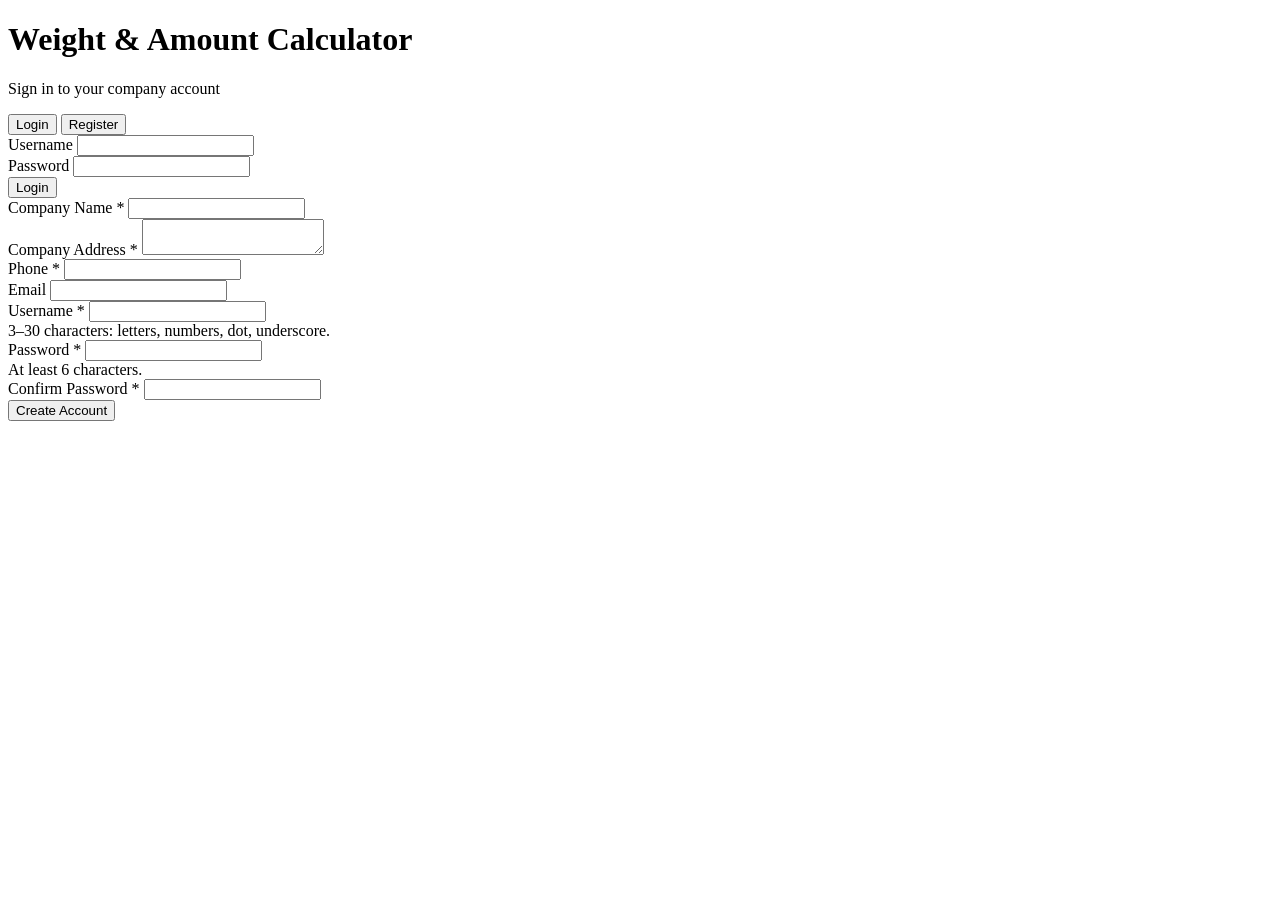
==== index.html @ c3d3684c "Add files via upload" ====
<!DOCTYPE html>
<html lang="en">
<head>
<meta charset="UTF-8">
<meta name="viewport" content="width=device-width, initial-scale=1.0">
<title>Login – Weight Calculator</title>
<link rel="stylesheet" href="css/style.css">
</head>
<body>

<div class="auth-wrap">
  <div class="auth-card">
    <h1>Weight &amp; Amount Calculator</h1>
    <p class="sub">Sign in to your company account</p>

    <div class="tabs">
      <button class="tab active" id="tabLogin" type="button">Login</button>
      <button class="tab" id="tabRegister" type="button">Register</button>
    </div>

    <div class="msg" id="msg"></div>

    <!-- LOGIN -->
    <form id="loginForm" autocomplete="on">
      <div class="field">
        <label for="loginUser">Username</label>
        <input type="text" id="loginUser" autocomplete="username" required>
      </div>
      <div class="field">
        <label for="loginPass">Password</label>
        <input type="password" id="loginPass" autocomplete="current-password" required>
      </div>
      <button class="btn block" type="submit">Login</button>
    </form>

    <!-- REGISTER -->
    <form id="registerForm" class="hidden" autocomplete="on">
      <div class="field">
        <label for="regCompany">Company Name *</label>
        <input type="text" id="regCompany" maxlength="80" required>
      </div>
      <div class="field">
        <label for="regAddress">Company Address *</label>
        <textarea id="regAddress" rows="2" maxlength="160" required></textarea>
      </div>
      <div class="row-2">
        <div class="field">
          <label for="regPhone">Phone *</label>
          <input type="tel" id="regPhone" maxlength="25" autocomplete="tel" required>
        </div>
        <div class="field">
          <label for="regEmail">Email</label>
          <input type="email" id="regEmail" maxlength="80" autocomplete="email">
        </div>
      </div>
      <div class="field">
        <label for="regUser">Username *</label>
        <input type="text" id="regUser" maxlength="30" autocomplete="username" required>
        <div class="hint">3–30 characters: letters, numbers, dot, underscore.</div>
      </div>
      <div class="row-2">
        <div class="field">
          <label for="regPass">Password *</label>
          <input type="password" id="regPass" autocomplete="new-password" required>
          <div class="hint">At least 6 characters.</div>
        </div>
        <div class="field">
          <label for="regPass2">Confirm Password *</label>
          <input type="password" id="regPass2" autocomplete="new-password" required>
        </div>
      </div>
      <button class="btn block" type="submit">Create Account</button>
    </form>
  </div>
</div>

<script src="js/auth.js"></script>
<script>
  // Already signed in? Go straight to the calculator.
  if (Auth.currentUser()) window.location.replace("app.html");

  const $ = (id) => document.getElementById(id);
  const msg = $("msg");

  function show(text, type) {
    msg.textContent = text;
    msg.className = "msg show " + type;
  }
  function clearMsg() { msg.className = "msg"; msg.textContent = ""; }

  function switchTab(which) {
    const isLogin = which === "login";
    $("loginForm").classList.toggle("hidden", !isLogin);
    $("registerForm").classList.toggle("hidden", isLogin);
    $("tabLogin").classList.toggle("active", isLogin);
    $("tabRegister").classList.toggle("active", !isLogin);
    clearMsg();
  }
  $("tabLogin").addEventListener("click", () => switchTab("login"));
  $("tabRegister").addEventListener("click", () => switchTab("register"));

  $("loginForm").addEventListener("submit", async (e) => {
    e.preventDefault();
    clearMsg();
    const res = await Auth.login($("loginUser").value, $("loginPass").value);
    if (res.ok) window.location.href = "app.html";
    else show(res.error, "err");
  });

  $("registerForm").addEventListener("submit", async (e) => {
    e.preventDefault();
    clearMsg();
    const username = $("regUser").value.trim();
    const pass = $("regPass").value;

    if (!/^[A-Za-z0-9_.]{3,30}$/.test(username)) {
      return show("Username must be 3–30 characters: letters, numbers, dot or underscore.", "err");
    }
    if (pass.length < 6) return show("Password must be at least 6 characters.", "err");
    if (pass !== $("regPass2").value) return show("The two passwords do not match.", "err");

    const res = await Auth.register({
      company: $("regCompany").value,
      address: $("regAddress").value,
      phone: $("regPhone").value,
      email: $("regEmail").value,
      username,
      password: pass,
    });

    if (!res.ok) return show(res.error, "err");

    $("registerForm").reset();
    switchTab("login");
    $("loginUser").value = res.username;
    $("loginPass").focus();
    show("Account created. Please login with your username and password.", "ok");
  });
</script>
</body>
</html>
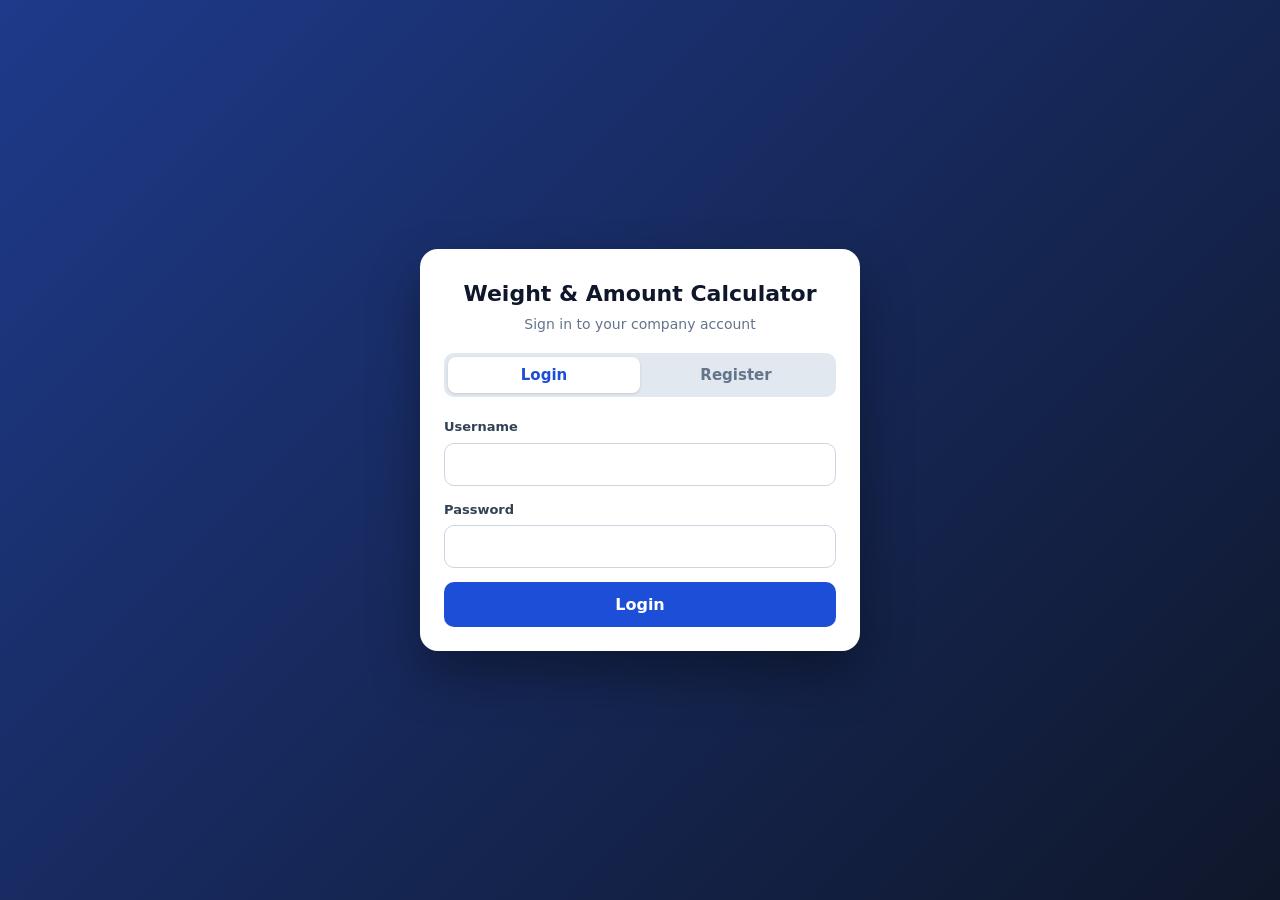
==== commit f5144555: "Add files via upload" ====
--- a/index.html
+++ b/index.html
@@ -4,7 +4,7 @@
 <meta charset="UTF-8">
 <meta name="viewport" content="width=device-width, initial-scale=1.0">
 <title>Login – Weight Calculator</title>
-<link rel="stylesheet" href="css/style.css">
+<link rel="stylesheet" href="style.css">
 </head>
 <body>
 
@@ -74,7 +74,7 @@
   </div>
 </div>
 
-<script src="js/auth.js"></script>
+<script src="auth.js"></script>
 <script>
   // Already signed in? Go straight to the calculator.
   if (Auth.currentUser()) window.location.replace("app.html");
--- a/style.css
+++ b/style.css
@@ -0,0 +1,319 @@
+:root {
+  --bg: #f1f5f9;
+  --card: #ffffff;
+  --text: #0f172a;
+  --muted: #64748b;
+  --line: #e2e8f0;
+  --primary: #1d4ed8;
+  --primary-dark: #1e40af;
+  --accent: #0f766e;
+  --danger: #dc2626;
+  --ok-bg: #ecfdf5;
+  --ok-text: #065f46;
+  --err-bg: #fef2f2;
+  --err-text: #991b1b;
+  --radius: 14px;
+}
+
+* { box-sizing: border-box; margin: 0; padding: 0; }
+
+body {
+  background: var(--bg);
+  color: var(--text);
+  font-family: "Segoe UI", system-ui, -apple-system, Arial, sans-serif;
+  line-height: 1.5;
+  min-height: 100vh;
+}
+
+button { font-family: inherit; cursor: pointer; }
+input, textarea { font-family: inherit; }
+
+/* ---------- shared form pieces ---------- */
+label {
+  display: block;
+  font-size: 13px;
+  font-weight: 600;
+  color: #334155;
+  margin-bottom: 6px;
+}
+
+input[type="text"],
+input[type="password"],
+input[type="email"],
+input[type="tel"],
+input[type="number"],
+textarea {
+  width: 100%;
+  padding: 11px 13px;
+  font-size: 16px;
+  border: 1.5px solid #cbd5e1;
+  border-radius: 10px;
+  background: #fff;
+  color: var(--text);
+  outline: none;
+  transition: border-color 0.15s, box-shadow 0.15s;
+}
+
+input:focus, textarea:focus {
+  border-color: var(--primary);
+  box-shadow: 0 0 0 3px rgba(29, 78, 216, 0.15);
+}
+
+input:disabled { background: #f1f5f9; cursor: not-allowed; }
+
+.field { margin-bottom: 14px; }
+.row-2 { display: grid; grid-template-columns: 1fr 1fr; gap: 12px; }
+
+.btn {
+  border: none;
+  border-radius: 10px;
+  padding: 11px 18px;
+  font-size: 15px;
+  font-weight: 600;
+  background: var(--primary);
+  color: #fff;
+  transition: background 0.15s, transform 0.08s;
+}
+.btn:hover { background: var(--primary-dark); }
+.btn:active { transform: scale(0.98); }
+.btn:disabled { background: #94a3b8; cursor: not-allowed; }
+.btn.green { background: var(--accent); }
+.btn.green:hover { background: #115e59; }
+.btn.ghost {
+  background: #fff;
+  color: #334155;
+  border: 1.5px solid #cbd5e1;
+}
+.btn.ghost:hover { background: #f1f5f9; }
+.btn.danger-ghost {
+  background: #fff;
+  color: var(--danger);
+  border: 1.5px solid #fecaca;
+}
+.btn.danger-ghost:hover { background: var(--err-bg); }
+.btn.block { width: 100%; padding: 13px; font-size: 16px; }
+
+.msg {
+  border-radius: 10px;
+  padding: 10px 13px;
+  font-size: 14px;
+  margin-bottom: 14px;
+  display: none;
+}
+.msg.show { display: block; }
+.msg.ok { background: var(--ok-bg); color: var(--ok-text); }
+.msg.err { background: var(--err-bg); color: var(--err-text); }
+
+/* ---------- login / register page ---------- */
+.auth-wrap {
+  min-height: 100vh;
+  display: flex;
+  align-items: center;
+  justify-content: center;
+  padding: 20px 14px;
+  background: linear-gradient(135deg, #1e3a8a 0%, #0f172a 100%);
+}
+
+.auth-card {
+  width: 100%;
+  max-width: 440px;
+  background: var(--card);
+  border-radius: 18px;
+  padding: 28px 24px 24px;
+  box-shadow: 0 24px 50px rgba(0, 0, 0, 0.35);
+}
+
+.auth-card h1 { font-size: 22px; text-align: center; }
+.auth-card .sub {
+  text-align: center;
+  color: var(--muted);
+  font-size: 14px;
+  margin: 4px 0 18px;
+}
+
+.tabs {
+  display: grid;
+  grid-template-columns: 1fr 1fr;
+  background: #e2e8f0;
+  border-radius: 10px;
+  padding: 4px;
+  margin-bottom: 20px;
+}
+.tab {
+  border: none;
+  background: transparent;
+  padding: 9px;
+  border-radius: 8px;
+  font-size: 15px;
+  font-weight: 600;
+  color: var(--muted);
+}
+.tab.active {
+  background: #fff;
+  color: var(--primary);
+  box-shadow: 0 1px 3px rgba(0, 0, 0, 0.12);
+}
+
+.hidden { display: none !important; }
+
+.hint {
+  font-size: 12px;
+  color: var(--muted);
+  margin-top: 4px;
+}
+
+/* ---------- calculator page ---------- */
+.topbar {
+  background: #fff;
+  border-bottom: 1px solid var(--line);
+  position: sticky;
+  top: 0;
+  z-index: 10;
+}
+.topbar-inner {
+  max-width: 980px;
+  margin: 0 auto;
+  padding: 12px 16px;
+  display: flex;
+  align-items: center;
+  justify-content: space-between;
+  gap: 12px;
+}
+.company { font-size: 20px; font-weight: 700; color: var(--primary); word-break: break-word; }
+.company-sub { font-size: 12px; color: var(--muted); }
+.topbar-actions { display: flex; align-items: center; gap: 10px; flex-shrink: 0; }
+.user-chip { font-size: 13px; color: var(--muted); }
+.per-chip {
+  font-size: 13px;
+  color: #1e3a8a;
+  background: #dbeafe;
+  border-radius: 999px;
+  padding: 6px 12px;
+  white-space: nowrap;
+}
+.per-chip strong { font-weight: 700; }
+
+.container { max-width: 980px; margin: 0 auto; padding: 18px 16px 60px; }
+
+.hero {
+  display: flex;
+  align-items: stretch;
+  justify-content: space-between;
+  gap: 16px;
+  margin-bottom: 18px;
+}
+.hero h1 { font-size: 24px; }
+.hero p { color: var(--muted); font-size: 14px; margin-top: 4px; }
+
+.per-card {
+  min-width: 220px;
+  background: linear-gradient(135deg, #1d4ed8, #1e3a8a);
+  color: #fff;
+  border-radius: var(--radius);
+  padding: 14px 18px;
+  text-align: right;
+  box-shadow: 0 8px 20px rgba(29, 78, 216, 0.3);
+}
+.per-card .label { font-size: 12px; opacity: 0.85; letter-spacing: 0.04em; text-transform: uppercase; }
+.per-card .value { font-size: 28px; font-weight: 700; line-height: 1.2; }
+.per-card .unit { font-size: 13px; opacity: 0.85; }
+
+.card {
+  background: var(--card);
+  border-radius: var(--radius);
+  padding: 18px;
+  margin-bottom: 16px;
+  box-shadow: 0 1px 3px rgba(15, 23, 42, 0.08);
+}
+.card h2 {
+  font-size: 16px;
+  margin-bottom: 12px;
+  display: flex;
+  align-items: center;
+  gap: 10px;
+}
+.step {
+  width: 26px; height: 26px;
+  border-radius: 50%;
+  background: var(--primary);
+  color: #fff;
+  font-size: 13px;
+  display: inline-flex;
+  align-items: center;
+  justify-content: center;
+}
+
+.add-row { display: flex; gap: 10px; }
+.add-row input { flex: 1; }
+
+.counter { font-size: 13px; color: var(--muted); margin: 10px 0 8px; display: flex; justify-content: space-between; }
+
+.items {
+  display: grid;
+  grid-template-columns: repeat(auto-fill, minmax(150px, 1fr));
+  gap: 8px;
+  max-height: 300px;
+  overflow-y: auto;
+  padding: 2px;
+}
+.item {
+  display: flex;
+  align-items: center;
+  gap: 8px;
+  background: #f8fafc;
+  border: 1px solid var(--line);
+  border-radius: 10px;
+  padding: 7px 8px 7px 10px;
+  font-size: 14px;
+}
+.item .no { color: var(--muted); font-size: 12px; min-width: 24px; }
+.item .w { flex: 1; font-weight: 600; }
+.item button {
+  border: none;
+  background: transparent;
+  color: var(--danger);
+  font-size: 18px;
+  line-height: 1;
+  padding: 2px 6px;
+  border-radius: 6px;
+}
+.item button:hover { background: var(--err-bg); }
+.empty { color: var(--muted); font-size: 14px; padding: 10px 2px; grid-column: 1 / -1; }
+
+.actions { display: flex; flex-wrap: wrap; gap: 10px; margin-top: 14px; align-items: center; }
+
+.result {
+  margin-top: 14px;
+  background: #f0f9ff;
+  border: 1px solid #bae6fd;
+  border-radius: 12px;
+  padding: 12px 16px;
+  display: flex;
+  justify-content: space-between;
+  align-items: baseline;
+  gap: 10px;
+}
+.result .rl { font-size: 14px; color: #0c4a6e; font-weight: 600; }
+.result .rv { font-size: 24px; font-weight: 700; color: #075985; }
+.result.total { background: #f0fdf4; border-color: #bbf7d0; }
+.result.total .rl { color: #14532d; }
+.result.total .rv { color: #166534; }
+
+.opt { font-weight: 400; color: var(--muted); }
+.result.split { background: #fffbeb; border-color: #fde68a; }
+.result.split .rl { color: #78350f; }
+.result.split .rv { color: #92400e; }
+
+.footer-actions { display: flex; flex-wrap: wrap; gap: 10px; }
+
+@media (max-width: 640px) {
+  .hero { flex-direction: column; }
+  .per-card { min-width: 0; }
+  .row-2 { grid-template-columns: 1fr; }
+  .user-chip { display: none; }
+  .topbar-inner { flex-wrap: wrap; }
+  .topbar-actions { gap: 8px; }
+  .per-chip { font-size: 12px; padding: 5px 10px; }
+  .company { font-size: 17px; }
+  .result .rv { font-size: 20px; }
+}
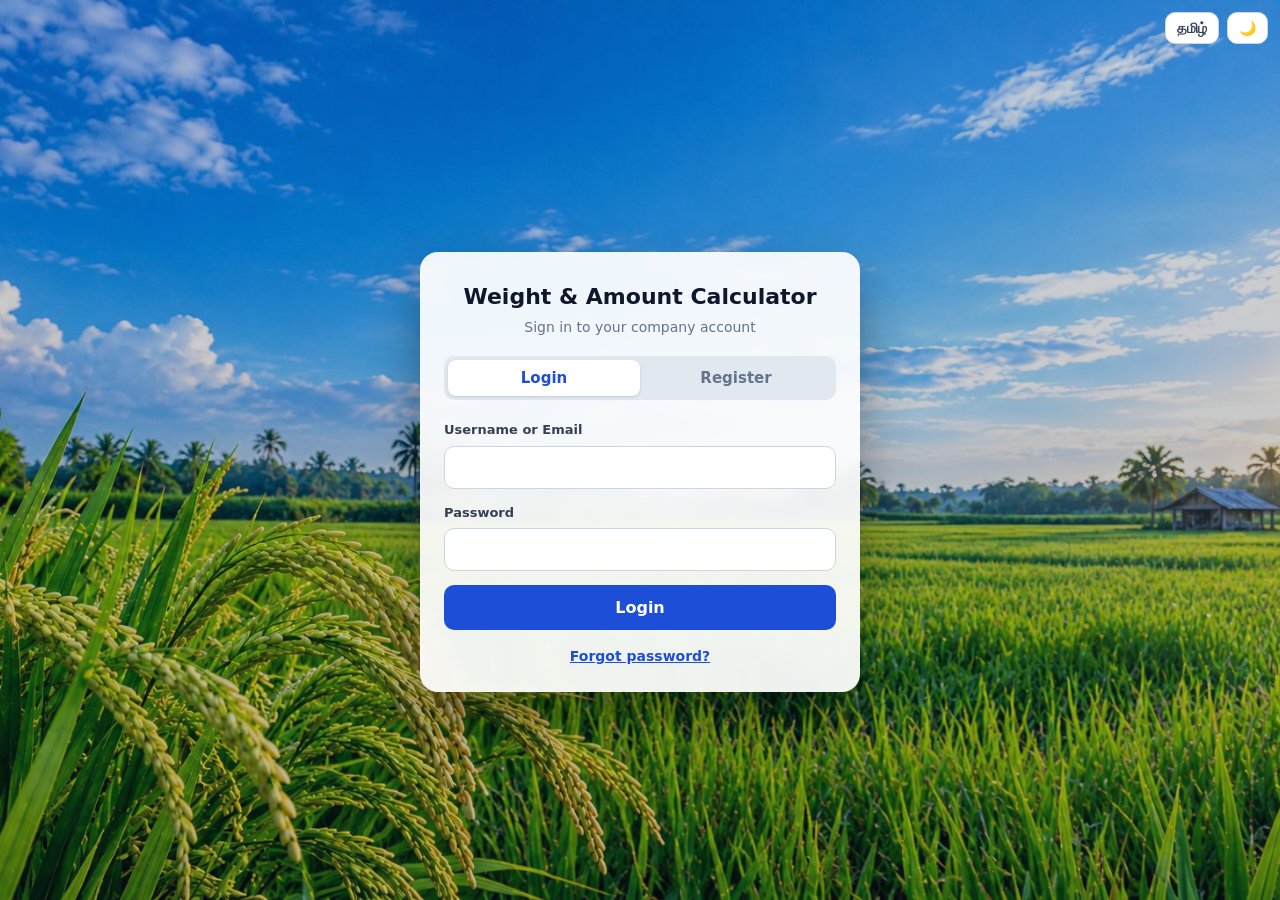
==== commit 91128219: "Add files via upload" ====
--- a/index.html
+++ b/index.html
@@ -1,21 +1,27 @@
 <!DOCTYPE html>
-<html lang="en">
+<html lang="en" data-title="title.login">
 <head>
 <meta charset="UTF-8">
 <meta name="viewport" content="width=device-width, initial-scale=1.0">
 <title>Login – Weight Calculator</title>
 <link rel="stylesheet" href="style.css">
+<script src="theme.js"></script>
 </head>
 <body>
 
+<div class="corner">
+  <button class="icon-btn" id="langBtn" type="button" data-i18n-title="lang.toggle">தமிழ்</button>
+  <button class="icon-btn" id="themeBtn" type="button" data-i18n-title="theme.toggle">🌙</button>
+</div>
+
 <div class="auth-wrap">
   <div class="auth-card">
-    <h1>Weight &amp; Amount Calculator</h1>
-    <p class="sub">Sign in to your company account</p>
+    <h1 data-i18n="app.name">Weight &amp; Amount Calculator</h1>
+    <p class="sub" data-i18n="login.sub">Sign in to your company account</p>
 
     <div class="tabs">
-      <button class="tab active" id="tabLogin" type="button">Login</button>
-      <button class="tab" id="tabRegister" type="button">Register</button>
+      <button class="tab active" id="tabLogin" type="button" data-i18n="tab.login">Login</button>
+      <button class="tab" id="tabRegister" type="button" data-i18n="tab.register">Register</button>
     </div>
 
     <div class="msg" id="msg"></div>
@@ -23,87 +29,141 @@
     <!-- LOGIN -->
     <form id="loginForm" autocomplete="on">
       <div class="field">
-        <label for="loginUser">Username</label>
+        <label for="loginUser" data-i18n="f.userOrEmail">Username or Email</label>
         <input type="text" id="loginUser" autocomplete="username" required>
       </div>
       <div class="field">
-        <label for="loginPass">Password</label>
+        <label for="loginPass" data-i18n="f.password">Password</label>
         <input type="password" id="loginPass" autocomplete="current-password" required>
       </div>
-      <button class="btn block" type="submit">Login</button>
+      <button class="btn block" type="submit" data-i18n="btn.login">Login</button>
+      <div class="link-row">
+        <button class="link-btn" id="forgotLink" type="button" data-i18n="link.forgot">Forgot password?</button>
+      </div>
+    </form>
+
+    <!-- FORGOT PASSWORD -->
+    <form id="forgotForm" class="hidden" autocomplete="on">
+      <h2 data-i18n="forgot.title">Reset your password</h2>
+      <p class="hint" style="margin-bottom:14px" data-i18n="forgot.help"></p>
+      <div class="field">
+        <label for="forgotUser" data-i18n="f.userOrEmail">Username or Email</label>
+        <input type="text" id="forgotUser" autocomplete="username" required>
+      </div>
+      <button class="btn block" type="submit" data-i18n="btn.sendReset">Send reset link</button>
+      <div class="link-row">
+        <button class="link-btn" id="backLink" type="button" data-i18n="link.back">Back to login</button>
+      </div>
     </form>
 
     <!-- REGISTER -->
     <form id="registerForm" class="hidden" autocomplete="on">
       <div class="field">
-        <label for="regCompany">Company Name *</label>
+        <label for="regCompany" data-i18n="reg.company">Company Name *</label>
         <input type="text" id="regCompany" maxlength="80" required>
       </div>
       <div class="field">
-        <label for="regAddress">Company Address *</label>
+        <label for="regAddress" data-i18n="reg.address">Company Address *</label>
         <textarea id="regAddress" rows="2" maxlength="160" required></textarea>
       </div>
       <div class="row-2">
         <div class="field">
-          <label for="regPhone">Phone *</label>
+          <label for="regPhone" data-i18n="reg.phone">Phone *</label>
           <input type="tel" id="regPhone" maxlength="25" autocomplete="tel" required>
         </div>
         <div class="field">
-          <label for="regEmail">Email</label>
-          <input type="email" id="regEmail" maxlength="80" autocomplete="email">
-        </div>
-      </div>
-      <div class="field">
-        <label for="regUser">Username *</label>
+          <label for="regEmail" data-i18n="reg.email">Email *</label>
+          <input type="email" id="regEmail" maxlength="80" autocomplete="email" required>
+          <div class="hint" data-i18n="reg.emailHint">Used to reset your password.</div>
+        </div>
+      </div>
+      <div class="field">
+        <label for="regUser" data-i18n="reg.username">Username *</label>
         <input type="text" id="regUser" maxlength="30" autocomplete="username" required>
-        <div class="hint">3–30 characters: letters, numbers, dot, underscore.</div>
+        <div class="hint" data-i18n="reg.usernameHint">3–30 characters: letters, numbers, dot, underscore.</div>
       </div>
       <div class="row-2">
         <div class="field">
-          <label for="regPass">Password *</label>
+          <label for="regPass" data-i18n="reg.password">Password *</label>
           <input type="password" id="regPass" autocomplete="new-password" required>
-          <div class="hint">At least 6 characters.</div>
-        </div>
-        <div class="field">
-          <label for="regPass2">Confirm Password *</label>
+          <div class="hint" data-i18n="reg.passwordHint">At least 6 characters.</div>
+        </div>
+        <div class="field">
+          <label for="regPass2" data-i18n="reg.confirm">Confirm Password *</label>
           <input type="password" id="regPass2" autocomplete="new-password" required>
         </div>
       </div>
-      <button class="btn block" type="submit">Create Account</button>
+      <button class="btn block" type="submit" data-i18n="btn.create">Create Account</button>
     </form>
   </div>
 </div>
 
+<script src="firebase-config.js"></script>
+<script src="firebase-bundle.js"></script>
+<script src="i18n.js"></script>
 <script src="auth.js"></script>
 <script>
   // Already signed in? Go straight to the calculator.
-  if (Auth.currentUser()) window.location.replace("app.html");
+  Auth.whenReady().then(function (u) { if (u) window.location.replace("app.html"); }).catch(function () {});
 
   const $ = (id) => document.getElementById(id);
   const msg = $("msg");
-
-  function show(text, type) {
-    msg.textContent = text;
-    msg.className = "msg show " + type;
-  }
-  function clearMsg() { msg.className = "msg"; msg.textContent = ""; }
-
-  function switchTab(which) {
-    const isLogin = which === "login";
-    $("loginForm").classList.toggle("hidden", !isLogin);
-    $("registerForm").classList.toggle("hidden", isLogin);
-    $("tabLogin").classList.toggle("active", isLogin);
-    $("tabRegister").classList.toggle("active", !isLogin);
-    clearMsg();
-  }
-  $("tabLogin").addEventListener("click", () => switchTab("login"));
-  $("tabRegister").addEventListener("click", () => switchTab("register"));
+  let lastMsg = null; // { key | text, type } so the message can be re-translated
+
+  function show(textOrKey, type, isKey) {
+    lastMsg = { v: textOrKey, type, isKey: !!isKey };
+    renderMsg();
+  }
+  function renderMsg() {
+    if (!lastMsg) return;
+    msg.textContent = lastMsg.isKey ? t(lastMsg.v) : lastMsg.v;
+    msg.className = "msg show " + lastMsg.type;
+  }
+  function clearMsg() { lastMsg = null; msg.className = "msg"; msg.textContent = ""; }
+  I18N.onChange(renderMsg);
+
+  function showForm(which) {
+    $("loginForm").classList.toggle("hidden", which !== "login");
+    $("forgotForm").classList.toggle("hidden", which !== "forgot");
+    $("registerForm").classList.toggle("hidden", which !== "register");
+    $("tabLogin").classList.toggle("active", which !== "register");
+    $("tabRegister").classList.toggle("active", which === "register");
+    clearMsg();
+  }
+  $("tabLogin").addEventListener("click", () => showForm("login"));
+  $("tabRegister").addEventListener("click", () => showForm("register"));
+  $("forgotLink").addEventListener("click", () => {
+    const typed = $("loginUser").value;
+    showForm("forgot");
+    $("forgotUser").value = typed;
+    $("forgotUser").focus();
+  });
+  $("backLink").addEventListener("click", () => showForm("login"));
+
+  function busy(btn, on, key) {
+    if (on) { btn.disabled = true; btn.textContent = t("btn.wait"); }
+    else { btn.disabled = false; btn.textContent = t(key); }
+  }
 
   $("loginForm").addEventListener("submit", async (e) => {
     e.preventDefault();
     clearMsg();
+    const btn = e.target.querySelector("button[type=submit]");
+    busy(btn, true);
     const res = await Auth.login($("loginUser").value, $("loginPass").value);
-    if (res.ok) window.location.href = "app.html";
+    if (res.ok) { window.location.href = "app.html"; return; }
+    busy(btn, false, "btn.login");
+    show(res.error, "err");
+  });
+
+  $("forgotForm").addEventListener("submit", async (e) => {
+    e.preventDefault();
+    clearMsg();
+    const btn = e.target.querySelector("button[type=submit]");
+    busy(btn, true);
+    const res = await Auth.sendReset($("forgotUser").value);
+    busy(btn, false, "btn.sendReset");
+    if (res.ok) show("forgot.sent", "ok", true);
     else show(res.error, "err");
   });
 
@@ -113,11 +173,12 @@
     const username = $("regUser").value.trim();
     const pass = $("regPass").value;
 
-    if (!/^[A-Za-z0-9_.]{3,30}$/.test(username)) {
-      return show("Username must be 3–30 characters: letters, numbers, dot or underscore.", "err");
-    }
-    if (pass.length < 6) return show("Password must be at least 6 characters.", "err");
-    if (pass !== $("regPass2").value) return show("The two passwords do not match.", "err");
+    if (!/^[A-Za-z0-9_.]{3,30}$/.test(username)) return show("reg.errUser", "err", true);
+    if (pass.length < 6) return show("reg.errPass", "err", true);
+    if (pass !== $("regPass2").value) return show("reg.errMatch", "err", true);
+
+    const btn = e.target.querySelector("button[type=submit]");
+    btn.disabled = true; btn.textContent = t("btn.creating");
 
     const res = await Auth.register({
       company: $("regCompany").value,
@@ -128,13 +189,14 @@
       password: pass,
     });
 
+    btn.disabled = false; btn.textContent = t("btn.create");
     if (!res.ok) return show(res.error, "err");
 
     $("registerForm").reset();
-    switchTab("login");
+    showForm("login");
     $("loginUser").value = res.username;
     $("loginPass").focus();
-    show("Account created. Please login with your username and password.", "ok");
+    show("reg.ok", "ok", true);
   });
 </script>
 </body>
--- a/style.css
+++ b/style.css
@@ -6,13 +6,85 @@
   --line: #e2e8f0;
   --primary: #1d4ed8;
   --primary-dark: #1e40af;
+  --primary-text: #1d4ed8;
   --accent: #0f766e;
+  --accent-dark: #115e59;
   --danger: #dc2626;
   --ok-bg: #ecfdf5;
   --ok-text: #065f46;
   --err-bg: #fef2f2;
   --err-text: #991b1b;
+  --label: #334155;
+  --input-bg: #ffffff;
+  --input-border: #cbd5e1;
+  --focus-ring: rgba(29, 78, 216, 0.15);
+  --ghost-bg: #ffffff;
+  --ghost-hover: #f1f5f9;
+  --ghost-text: #334155;
+  --ghost-border: #cbd5e1;
+  --danger-border: #fecaca;
+  --topbar-bg: #ffffff;
+  --chip-bg: #dbeafe;
+  --chip-text: #1e3a8a;
+  --item-bg: #f8fafc;
+  --tabs-bg: #e2e8f0;
+  --tab-active-bg: #ffffff;
+  --shadow: 0 1px 3px rgba(15, 23, 42, 0.08);
+  --auth-bg: linear-gradient(135deg, #1e3a8a 0%, #0f172a 100%);
+  --auth-overlay: linear-gradient(rgba(15, 23, 42, 0.18), rgba(15, 23, 42, 0.28));
+  --r1-bg: #f0f9ff; --r1-line: #bae6fd; --r1-text: #0c4a6e; --r1-val: #075985;
+  --r2-bg: #f0fdf4; --r2-line: #bbf7d0; --r2-text: #14532d; --r2-val: #166534;
+  --r3-bg: #fffbeb; --r3-line: #fde68a; --r3-text: #78350f; --r3-val: #92400e;
+  --disabled-bg: #f1f5f9;
+  --btn-disabled: #94a3b8;
+  --overlay: rgba(15, 23, 42, 0.55);
+  --card-glass: rgba(255, 255, 255, 0.93);
   --radius: 14px;
+  color-scheme: light;
+}
+
+:root[data-theme="dark"] {
+  --bg: #0b1220;
+  --card: #131c2e;
+  --text: #e5e7eb;
+  --muted: #94a3b8;
+  --line: #243049;
+  --primary: #2563eb;
+  --primary-dark: #1d4ed8;
+  --primary-text: #93c5fd;
+  --accent: #0f766e;
+  --accent-dark: #0d9488;
+  --danger: #f87171;
+  --ok-bg: #052e22;
+  --ok-text: #6ee7b7;
+  --err-bg: #3b1313;
+  --err-text: #fca5a5;
+  --label: #cbd5e1;
+  --input-bg: #0f172a;
+  --input-border: #334155;
+  --focus-ring: rgba(96, 165, 250, 0.3);
+  --ghost-bg: #131c2e;
+  --ghost-hover: #1b2740;
+  --ghost-text: #e2e8f0;
+  --ghost-border: #334155;
+  --danger-border: #7f1d1d;
+  --topbar-bg: #131c2e;
+  --chip-bg: #1e3a8a;
+  --chip-text: #dbeafe;
+  --item-bg: #0f172a;
+  --tabs-bg: #0f172a;
+  --tab-active-bg: #1e293b;
+  --shadow: 0 1px 3px rgba(0, 0, 0, 0.5);
+  --auth-bg: linear-gradient(135deg, #0b1220 0%, #020617 100%);
+  --auth-overlay: linear-gradient(rgba(2, 6, 23, 0.62), rgba(2, 6, 23, 0.72));
+  --r1-bg: #0c2338; --r1-line: #134b6b; --r1-text: #bae6fd; --r1-val: #7dd3fc;
+  --r2-bg: #0b2a1a; --r2-line: #14532d; --r2-text: #bbf7d0; --r2-val: #86efac;
+  --r3-bg: #2b2108; --r3-line: #6b4e0a; --r3-text: #fde68a; --r3-val: #fcd34d;
+  --disabled-bg: #1e293b;
+  --btn-disabled: #475569;
+  --overlay: rgba(0, 0, 0, 0.65);
+  --card-glass: rgba(19, 28, 46, 0.92);
+  color-scheme: dark;
 }
 
 * { box-sizing: border-box; margin: 0; padding: 0; }
@@ -20,7 +92,7 @@
 body {
   background: var(--bg);
   color: var(--text);
-  font-family: "Segoe UI", system-ui, -apple-system, Arial, sans-serif;
+  font-family: "Segoe UI", system-ui, -apple-system, "Noto Sans Tamil", "Nirmala UI", "Latha", Arial, sans-serif;
   line-height: 1.5;
   min-height: 100vh;
 }
@@ -33,7 +105,7 @@
   display: block;
   font-size: 13px;
   font-weight: 600;
-  color: #334155;
+  color: var(--label);
   margin-bottom: 6px;
 }
 
@@ -42,24 +114,27 @@
 input[type="email"],
 input[type="tel"],
 input[type="number"],
+input[type="search"],
 textarea {
   width: 100%;
   padding: 11px 13px;
   font-size: 16px;
-  border: 1.5px solid #cbd5e1;
-  border-radius: 10px;
-  background: #fff;
+  border: 1.5px solid var(--input-border);
+  border-radius: 10px;
+  background: var(--input-bg);
   color: var(--text);
   outline: none;
   transition: border-color 0.15s, box-shadow 0.15s;
 }
 
+input::placeholder, textarea::placeholder { color: var(--muted); opacity: 0.8; }
+
 input:focus, textarea:focus {
   border-color: var(--primary);
-  box-shadow: 0 0 0 3px rgba(29, 78, 216, 0.15);
-}
-
-input:disabled { background: #f1f5f9; cursor: not-allowed; }
+  box-shadow: 0 0 0 3px var(--focus-ring);
+}
+
+input:disabled { background: var(--disabled-bg); cursor: not-allowed; }
 
 .field { margin-bottom: 14px; }
 .row-2 { display: grid; grid-template-columns: 1fr 1fr; gap: 12px; }
@@ -76,22 +151,36 @@
 }
 .btn:hover { background: var(--primary-dark); }
 .btn:active { transform: scale(0.98); }
-.btn:disabled { background: #94a3b8; cursor: not-allowed; }
+.btn:disabled { background: var(--btn-disabled); cursor: not-allowed; }
 .btn.green { background: var(--accent); }
-.btn.green:hover { background: #115e59; }
+.btn.green:hover { background: var(--accent-dark); }
 .btn.ghost {
-  background: #fff;
-  color: #334155;
-  border: 1.5px solid #cbd5e1;
-}
-.btn.ghost:hover { background: #f1f5f9; }
+  background: var(--ghost-bg);
+  color: var(--ghost-text);
+  border: 1.5px solid var(--ghost-border);
+}
+.btn.ghost:hover { background: var(--ghost-hover); }
 .btn.danger-ghost {
-  background: #fff;
+  background: var(--ghost-bg);
   color: var(--danger);
-  border: 1.5px solid #fecaca;
+  border: 1.5px solid var(--danger-border);
 }
 .btn.danger-ghost:hover { background: var(--err-bg); }
 .btn.block { width: 100%; padding: 13px; font-size: 16px; }
+.btn.small { padding: 7px 12px; font-size: 13px; }
+
+.icon-btn {
+  border: 1.5px solid var(--ghost-border);
+  background: var(--ghost-bg);
+  color: var(--ghost-text);
+  border-radius: 10px;
+  padding: 6px 11px;
+  font-size: 14px;
+  font-weight: 600;
+  line-height: 1.3;
+  min-width: 40px;
+}
+.icon-btn:hover { background: var(--ghost-hover); }
 
 .msg {
   border-radius: 10px;
@@ -104,26 +193,43 @@
 .msg.ok { background: var(--ok-bg); color: var(--ok-text); }
 .msg.err { background: var(--err-bg); color: var(--err-text); }
 
+.hidden { display: none !important; }
+
+.hint { font-size: 12px; color: var(--muted); margin-top: 4px; }
+.opt { font-weight: 400; color: var(--muted); }
+
 /* ---------- login / register page ---------- */
 .auth-wrap {
   min-height: 100vh;
   display: flex;
   align-items: center;
   justify-content: center;
-  padding: 20px 14px;
-  background: linear-gradient(135deg, #1e3a8a 0%, #0f172a 100%);
+  padding: 64px 14px 20px;
+  background: var(--auth-overlay), url("login-bg.jpg") center / cover no-repeat, var(--auth-bg);
+}
+
+.corner {
+  position: fixed;
+  top: 12px;
+  right: 12px;
+  display: flex;
+  gap: 8px;
+  z-index: 20;
 }
 
 .auth-card {
   width: 100%;
   max-width: 440px;
-  background: var(--card);
+  background: var(--card-glass, var(--card));
+  -webkit-backdrop-filter: blur(6px);
+  backdrop-filter: blur(6px);
   border-radius: 18px;
   padding: 28px 24px 24px;
   box-shadow: 0 24px 50px rgba(0, 0, 0, 0.35);
 }
 
 .auth-card h1 { font-size: 22px; text-align: center; }
+.auth-card h2 { font-size: 18px; margin-bottom: 6px; }
 .auth-card .sub {
   text-align: center;
   color: var(--muted);
@@ -134,7 +240,7 @@
 .tabs {
   display: grid;
   grid-template-columns: 1fr 1fr;
-  background: #e2e8f0;
+  background: var(--tabs-bg);
   border-radius: 10px;
   padding: 4px;
   margin-bottom: 20px;
@@ -149,22 +255,25 @@
   color: var(--muted);
 }
 .tab.active {
-  background: #fff;
-  color: var(--primary);
+  background: var(--tab-active-bg);
+  color: var(--primary-text);
   box-shadow: 0 1px 3px rgba(0, 0, 0, 0.12);
 }
 
-.hidden { display: none !important; }
-
-.hint {
-  font-size: 12px;
-  color: var(--muted);
-  margin-top: 4px;
-}
-
-/* ---------- calculator page ---------- */
+.link-btn {
+  background: none;
+  border: none;
+  color: var(--primary-text);
+  font-size: 14px;
+  font-weight: 600;
+  padding: 4px 0;
+  text-decoration: underline;
+}
+.link-row { text-align: center; margin-top: 14px; }
+
+/* ---------- top bar ---------- */
 .topbar {
-  background: #fff;
+  background: var(--topbar-bg);
   border-bottom: 1px solid var(--line);
   position: sticky;
   top: 0;
@@ -179,14 +288,14 @@
   justify-content: space-between;
   gap: 12px;
 }
-.company { font-size: 20px; font-weight: 700; color: var(--primary); word-break: break-word; }
+.company { font-size: 20px; font-weight: 700; color: var(--primary-text); word-break: break-word; }
 .company-sub { font-size: 12px; color: var(--muted); }
-.topbar-actions { display: flex; align-items: center; gap: 10px; flex-shrink: 0; }
+.topbar-actions { display: flex; align-items: center; gap: 8px; flex-shrink: 0; flex-wrap: wrap; justify-content: flex-end; }
 .user-chip { font-size: 13px; color: var(--muted); }
 .per-chip {
   font-size: 13px;
-  color: #1e3a8a;
-  background: #dbeafe;
+  color: var(--chip-text);
+  background: var(--chip-bg);
   border-radius: 999px;
   padding: 6px 12px;
   white-space: nowrap;
@@ -214,16 +323,32 @@
   text-align: right;
   box-shadow: 0 8px 20px rgba(29, 78, 216, 0.3);
 }
-.per-card .label { font-size: 12px; opacity: 0.85; letter-spacing: 0.04em; text-transform: uppercase; }
+.per-card .label { font-size: 12px; opacity: 0.85; letter-spacing: 0.04em; text-transform: uppercase; margin: 0; color: #fff; }
 .per-card .value { font-size: 28px; font-weight: 700; line-height: 1.2; }
 .per-card .unit { font-size: 13px; opacity: 0.85; }
+
+.sync { font-size: 12px; color: var(--muted); margin-top: 6px; min-height: 18px; }
+.sync.ok { color: #16a34a; }
+.sync.warn { color: #d97706; }
+
+.badge {
+  display: inline-block;
+  margin-top: 8px;
+  font-size: 12px;
+  font-weight: 600;
+  color: var(--r3-text);
+  background: var(--r3-bg);
+  border: 1px solid var(--r3-line);
+  border-radius: 999px;
+  padding: 3px 11px;
+}
 
 .card {
   background: var(--card);
   border-radius: var(--radius);
   padding: 18px;
   margin-bottom: 16px;
-  box-shadow: 0 1px 3px rgba(15, 23, 42, 0.08);
+  box-shadow: var(--shadow);
 }
 .card h2 {
   font-size: 16px;
@@ -241,12 +366,13 @@
   display: inline-flex;
   align-items: center;
   justify-content: center;
+  flex-shrink: 0;
 }
 
 .add-row { display: flex; gap: 10px; }
 .add-row input { flex: 1; }
 
-.counter { font-size: 13px; color: var(--muted); margin: 10px 0 8px; display: flex; justify-content: space-between; }
+.counter { font-size: 13px; color: var(--muted); margin: 10px 0 8px; display: flex; justify-content: space-between; gap: 10px; }
 
 .items {
   display: grid;
@@ -260,7 +386,7 @@
   display: flex;
   align-items: center;
   gap: 8px;
-  background: #f8fafc;
+  background: var(--item-bg);
   border: 1px solid var(--line);
   border-radius: 10px;
   padding: 7px 8px 7px 10px;
@@ -284,8 +410,8 @@
 
 .result {
   margin-top: 14px;
-  background: #f0f9ff;
-  border: 1px solid #bae6fd;
+  background: var(--r1-bg);
+  border: 1px solid var(--r1-line);
   border-radius: 12px;
   padding: 12px 16px;
   display: flex;
@@ -293,18 +419,61 @@
   align-items: baseline;
   gap: 10px;
 }
-.result .rl { font-size: 14px; color: #0c4a6e; font-weight: 600; }
-.result .rv { font-size: 24px; font-weight: 700; color: #075985; }
-.result.total { background: #f0fdf4; border-color: #bbf7d0; }
-.result.total .rl { color: #14532d; }
-.result.total .rv { color: #166534; }
-
-.opt { font-weight: 400; color: var(--muted); }
-.result.split { background: #fffbeb; border-color: #fde68a; }
-.result.split .rl { color: #78350f; }
-.result.split .rv { color: #92400e; }
+.result .rl { font-size: 14px; color: var(--r1-text); font-weight: 600; }
+.result .rv { font-size: 24px; font-weight: 700; color: var(--r1-val); text-align: right; }
+.result.total { background: var(--r2-bg); border-color: var(--r2-line); }
+.result.total .rl { color: var(--r2-text); }
+.result.total .rv { color: var(--r2-val); }
+.result.split { background: var(--r3-bg); border-color: var(--r3-line); }
+.result.split .rl { color: var(--r3-text); }
+.result.split .rv { color: var(--r3-val); }
 
 .footer-actions { display: flex; flex-wrap: wrap; gap: 10px; }
+
+/* ---------- bill history ---------- */
+.search-row { display: flex; align-items: center; gap: 12px; margin-bottom: 14px; }
+.search-row input { flex: 1; }
+.search-row .count { font-size: 13px; color: var(--muted); white-space: nowrap; }
+
+.bill {
+  background: var(--card);
+  border-radius: var(--radius);
+  box-shadow: var(--shadow);
+  padding: 14px 16px;
+  margin-bottom: 12px;
+}
+.bill-top { display: flex; justify-content: space-between; align-items: baseline; gap: 10px; flex-wrap: wrap; }
+.bill-no { font-weight: 700; font-size: 16px; color: var(--primary-text); }
+.bill-date { font-size: 12px; color: var(--muted); margin-left: 8px; font-weight: 400; }
+.bill-amount { font-weight: 700; font-size: 18px; color: var(--r2-val); }
+.bill-customer { margin-top: 2px; font-size: 14px; word-break: break-word; }
+.bill-customer.none { color: var(--muted); }
+.bill-meta { display: flex; flex-wrap: wrap; gap: 6px 22px; margin-top: 8px; font-size: 13px; color: var(--muted); }
+.bill-meta strong { color: var(--text); font-weight: 600; }
+.bill-actions { display: flex; flex-wrap: wrap; gap: 8px; margin-top: 12px; }
+
+/* ---------- modal ---------- */
+.overlay {
+  position: fixed;
+  inset: 0;
+  background: var(--overlay);
+  display: flex;
+  align-items: center;
+  justify-content: center;
+  padding: 16px;
+  z-index: 50;
+}
+.modal {
+  width: 100%;
+  max-width: 400px;
+  background: var(--card);
+  color: var(--text);
+  border-radius: 16px;
+  padding: 22px 20px 18px;
+  box-shadow: 0 24px 50px rgba(0, 0, 0, 0.4);
+}
+.modal h2 { font-size: 18px; margin-bottom: 14px; }
+.modal .modal-actions { display: flex; gap: 10px; justify-content: flex-end; margin-top: 6px; }
 
 @media (max-width: 640px) {
   .hero { flex-direction: column; }
@@ -312,8 +481,9 @@
   .row-2 { grid-template-columns: 1fr; }
   .user-chip { display: none; }
   .topbar-inner { flex-wrap: wrap; }
-  .topbar-actions { gap: 8px; }
+  .topbar-actions { width: 100%; flex-shrink: 1; justify-content: flex-start; }
   .per-chip { font-size: 12px; padding: 5px 10px; }
   .company { font-size: 17px; }
   .result .rv { font-size: 20px; }
-}
+  .search-row { flex-wrap: wrap; }
+}
